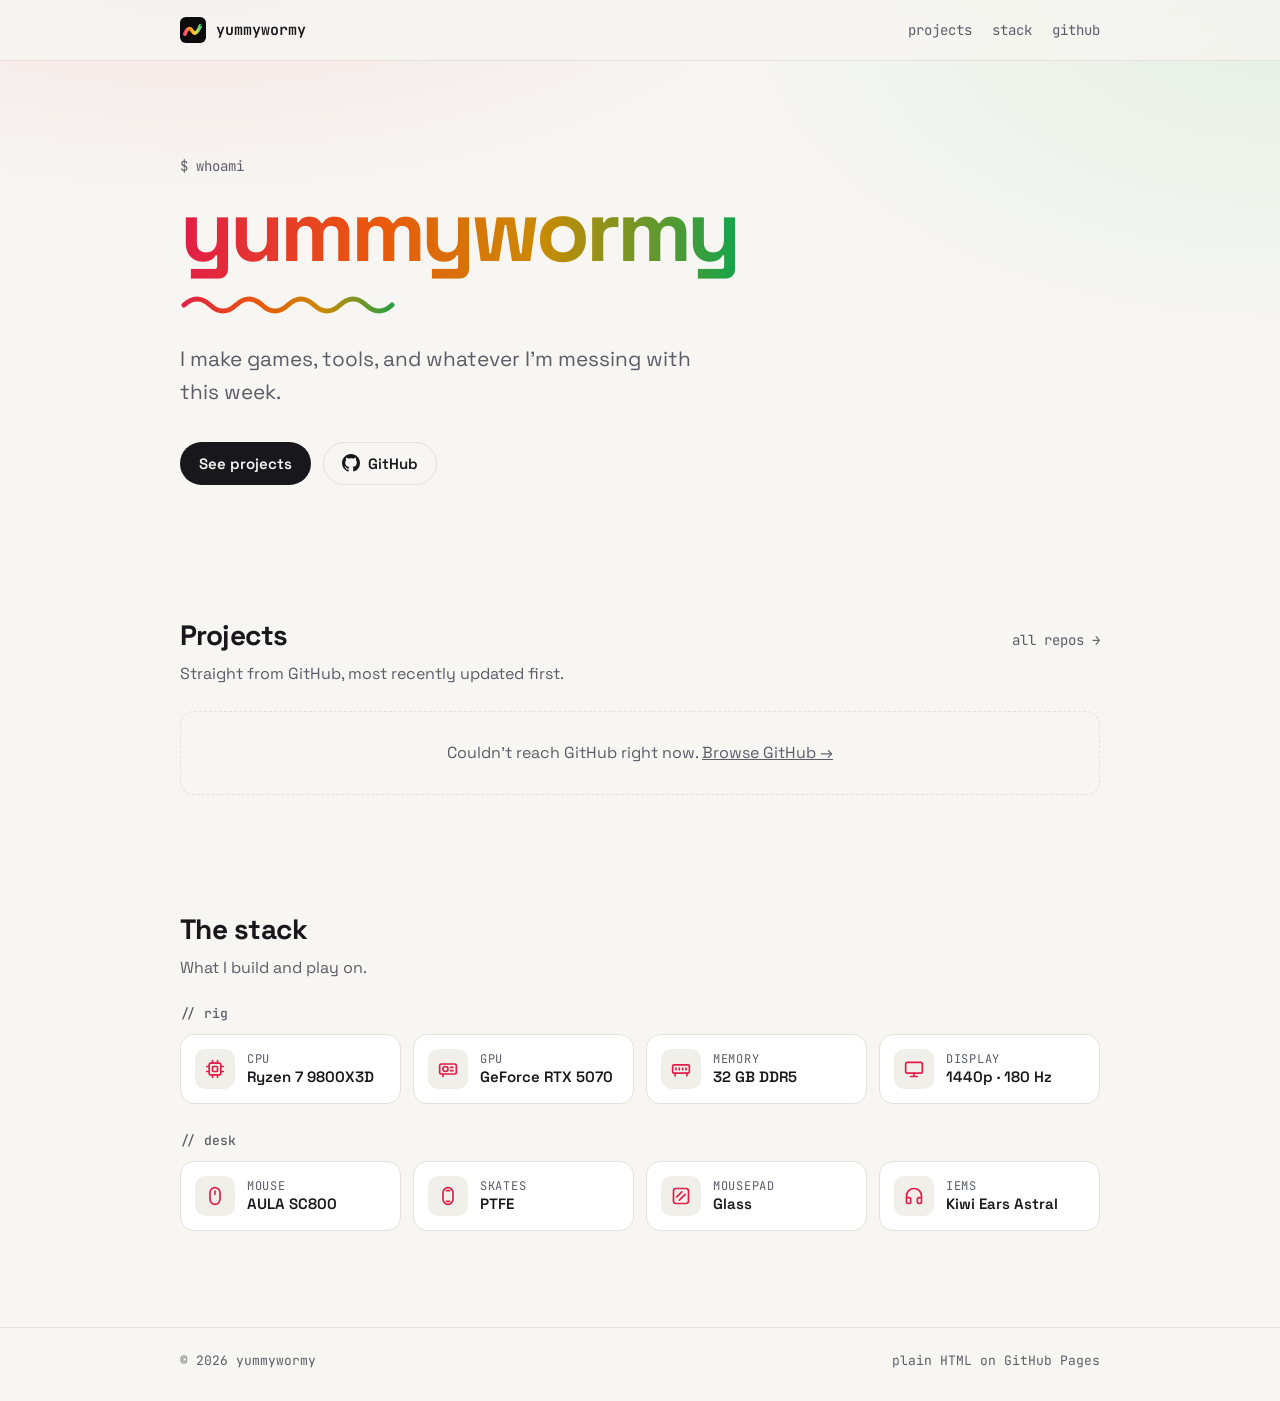
==== index.html @ ab32247b "Rebrand as yummywormy and build out the dev site The repo only had a one-line README and the site wa" ====
<!doctype html>
<html lang="en">
<head>
  <meta charset="utf-8">
  <meta name="viewport" content="width=device-width, initial-scale=1">
  <title>yummywormy</title>
  <meta name="description" content="Games, tools and experiments, plus the setup I build them on.">
  <meta name="theme-color" content="#0c0c0f" media="(prefers-color-scheme: dark)">
  <meta name="theme-color" content="#f7f6f2" media="(prefers-color-scheme: light)">

  <!-- Link previews (Discord, X, iMessage...). Update these URLs if the username changes. -->
  <meta property="og:type" content="website">
  <meta property="og:title" content="yummywormy">
  <meta property="og:description" content="Games, tools and experiments, plus the setup I build them on.">
  <meta property="og:url" content="https://yummywormy1-stack.github.io/">
  <meta property="og:image" content="https://yummywormy1-stack.github.io/assets/og.png">
  <meta name="twitter:card" content="summary_large_image">

  <link rel="icon" href="assets/favicon.svg" type="image/svg+xml">
  <link rel="preconnect" href="https://fonts.googleapis.com">
  <link rel="preconnect" href="https://fonts.gstatic.com" crossorigin>
  <link rel="stylesheet" href="https://fonts.googleapis.com/css2?family=JetBrains+Mono:wght@400;500;600&family=Space+Grotesk:wght@400;500;600;700&display=swap">
  <link rel="stylesheet" href="assets/style.css">
  <script src="assets/main.js" defer></script>
</head>
<body>
  <header class="site-header">
    <div class="wrap">
      <a class="brand" href="./"><img src="assets/favicon.svg" alt="">yummywormy</a>
      <nav class="nav" aria-label="Main">
        <a href="#projects">projects</a>
        <a href="#stack">stack</a>
        <a class="nav-gh" href="https://github.com/yummywormy1-stack" data-gh>github</a>
      </nav>
    </div>
  </header>

  <main>
    <section class="hero">
      <div class="wrap">
        <p class="eyebrow">$ whoami</p>
        <h1><span class="grad">yummywormy</span></h1>
        <svg class="squiggle" viewBox="0 0 220 24" aria-hidden="true">
          <defs>
            <linearGradient id="squiggle-grad" gradientUnits="userSpaceOnUse" x1="0" x2="220" y1="0" y2="0">
              <stop offset="0" style="stop-color: var(--g1)"/>
              <stop offset=".35" style="stop-color: var(--g2)"/>
              <stop offset=".65" style="stop-color: var(--g3)"/>
              <stop offset="1" style="stop-color: var(--g4)"/>
            </linearGradient>
          </defs>
          <path d="M4 12q13-12 26 0t26 0t26 0t26 0t26 0t26 0t26 0t26 0" fill="none" stroke="url(#squiggle-grad)" stroke-width="5" stroke-linecap="round"/>
        </svg>
        <p class="lede">I make games, tools, and whatever I'm messing with this week.</p>
        <div class="cta">
          <a class="btn" href="#projects">See projects</a>
          <a class="btn ghost" href="https://github.com/yummywormy1-stack" data-gh>
            <svg viewBox="0 0 16 16" aria-hidden="true"><path fill="currentColor" d="M8 0C3.58 0 0 3.58 0 8c0 3.54 2.29 6.53 5.47 7.59.4.07.55-.17.55-.38 0-.19-.01-.82-.01-1.49-2.01.37-2.53-.49-2.69-.94-.09-.23-.48-.94-.82-1.13-.28-.15-.68-.52-.01-.53.63-.01 1.08.58 1.23.82.72 1.21 1.87.87 2.33.66.07-.52.28-.87.51-1.07-1.78-.2-3.64-.89-3.64-3.95 0-.87.31-1.59.82-2.15-.08-.2-.36-1.02.08-2.12 0 0 .67-.21 2.2.82.64-.18 1.32-.27 2-.27.68 0 1.36.09 2 .27 1.53-1.04 2.2-.82 2.2-.82.44 1.1.16 1.92.08 2.12.51.56.82 1.27.82 2.15 0 3.07-1.87 3.75-3.65 3.95.29.25.54.73.54 1.48 0 1.07-.01 1.93-.01 2.2 0 .21.15.46.55.38A8.013 8.013 0 0 0 16 8c0-4.42-3.58-8-8-8z"/></svg>
            GitHub
          </a>
        </div>
      </div>
    </section>

    <section class="section" id="projects">
      <div class="wrap">
        <div class="section-head">
          <div>
            <h2>Projects</h2>
            <p>Straight from GitHub, most recently updated first.</p>
          </div>
          <a class="more" href="https://github.com/yummywormy1-stack?tab=repositories" data-gh-repos>all repos &rarr;</a>
        </div>
        <!-- Filled in by assets/main.js from the public GitHub API. -->
        <div class="grid" id="repo-grid" aria-live="polite">
          <div class="card skeleton" aria-hidden="true"><span></span><span></span><span></span></div>
          <div class="card skeleton" aria-hidden="true"><span></span><span></span><span></span></div>
          <div class="card skeleton" aria-hidden="true"><span></span><span></span><span></span></div>
        </div>
        <noscript><p class="status">Turn on JavaScript to see projects, or browse them <a href="https://github.com/yummywormy1-stack?tab=repositories">on GitHub</a>.</p></noscript>
      </div>
    </section>

    <section class="section" id="stack">
      <div class="wrap">
        <div class="section-head">
          <div>
            <h2>The stack</h2>
            <p>What I build and play on.</p>
          </div>
        </div>

        <div class="stack-group">
          <h3>// rig</h3>
          <ul class="stack">
            <li>
              <span class="icon"><svg viewBox="0 0 24 24" fill="none" stroke="currentColor" stroke-width="2" stroke-linecap="round" stroke-linejoin="round" aria-hidden="true"><rect x="5" y="5" width="14" height="14" rx="2"/><rect x="9" y="9" width="6" height="6" rx="1"/><path d="M9 2v3M15 2v3M9 19v3M15 19v3M2 9h3M2 15h3M19 9h3M19 15h3"/></svg></span>
              <span><span class="label">CPU</span><span class="value">Ryzen 7 9800X3D</span></span>
            </li>
            <li>
              <span class="icon"><svg viewBox="0 0 24 24" fill="none" stroke="currentColor" stroke-width="2" stroke-linecap="round" stroke-linejoin="round" aria-hidden="true"><rect x="2" y="6" width="20" height="12" rx="2"/><circle cx="9" cy="12" r="3"/><path d="M15 10h3M15 14h3M6 18v3"/></svg></span>
              <span><span class="label">GPU</span><span class="value">GeForce RTX 5070</span></span>
            </li>
            <li>
              <span class="icon"><svg viewBox="0 0 24 24" fill="none" stroke="currentColor" stroke-width="2" stroke-linecap="round" stroke-linejoin="round" aria-hidden="true"><rect x="2" y="7" width="20" height="10" rx="1.5"/><path d="M6 11v2M10 11v2M14 11v2M18 11v2M5 17v3M19 17v3"/></svg></span>
              <span><span class="label">Memory</span><span class="value">32 GB DDR5</span></span>
            </li>
            <li>
              <span class="icon"><svg viewBox="0 0 24 24" fill="none" stroke="currentColor" stroke-width="2" stroke-linecap="round" stroke-linejoin="round" aria-hidden="true"><rect x="2" y="4" width="20" height="13" rx="2"/><path d="M8 21h8M12 17v4"/></svg></span>
              <span><span class="label">Display</span><span class="value">1440p &middot; 180 Hz</span></span>
            </li>
          </ul>
        </div>

        <div class="stack-group">
          <h3>// desk</h3>
          <ul class="stack">
            <li>
              <span class="icon"><svg viewBox="0 0 24 24" fill="none" stroke="currentColor" stroke-width="2" stroke-linecap="round" stroke-linejoin="round" aria-hidden="true"><rect x="6" y="2" width="12" height="20" rx="6"/><path d="M12 6v4"/></svg></span>
              <span><span class="label">Mouse</span><span class="value">AULA SC800</span></span>
            </li>
            <li>
              <span class="icon"><svg viewBox="0 0 24 24" fill="none" stroke="currentColor" stroke-width="2" stroke-linecap="round" stroke-linejoin="round" aria-hidden="true"><rect x="6" y="2" width="12" height="20" rx="6"/><path d="M10 5.5h4M10 18.5h4"/></svg></span>
              <span><span class="label">Skates</span><span class="value">PTFE</span></span>
            </li>
            <li>
              <span class="icon"><svg viewBox="0 0 24 24" fill="none" stroke="currentColor" stroke-width="2" stroke-linecap="round" stroke-linejoin="round" aria-hidden="true"><rect x="3" y="3" width="18" height="18" rx="3"/><path d="M7 13l6-6M10 17l7-7"/></svg></span>
              <span><span class="label">Mousepad</span><span class="value">Glass</span></span>
            </li>
            <li>
              <span class="icon"><svg viewBox="0 0 24 24" fill="none" stroke="currentColor" stroke-width="2" stroke-linecap="round" stroke-linejoin="round" aria-hidden="true"><path d="M3 14h3a2 2 0 0 1 2 2v3a2 2 0 0 1-2 2H5a2 2 0 0 1-2-2v-7a9 9 0 0 1 18 0v7a2 2 0 0 1-2 2h-1a2 2 0 0 1-2-2v-3a2 2 0 0 1 2-2h3"/></svg></span>
              <span><span class="label">IEMs</span><span class="value">Kiwi Ears Astral</span></span>
            </li>
          </ul>
        </div>
      </div>
    </section>
  </main>

  <footer class="site-footer">
    <div class="wrap">
      <span>&copy; <span id="year">2026</span> yummywormy</span>
      <span>plain HTML on <a href="https://pages.github.com/">GitHub Pages</a></span>
    </div>
  </footer>
</body>
</html>
---- assets/style.css ----
/* ---------- Theme ---------- */
:root {
  --bg: #0c0c0f;
  --surface: #15151a;
  --surface-2: #1d1d24;
  --border: #27272f;
  --text: #ededf2;
  --muted: #9b9bab;
  --g1: #ff4d6d;
  --g2: #ff9f1c;
  --g3: #ffd23f;
  --g4: #4ade80;
  --accent: #ff7a8a;
  --gummy: linear-gradient(90deg, var(--g1), var(--g2) 35%, var(--g3) 65%, var(--g4));
  --radius: 14px;
  --sans: "Space Grotesk", system-ui, -apple-system, "Segoe UI", Roboto, sans-serif;
  --mono: "JetBrains Mono", ui-monospace, SFMono-Regular, Menlo, Consolas, monospace;
  color-scheme: dark;
}

@media (prefers-color-scheme: light) {
  :root {
    --bg: #f7f6f2;
    --surface: #ffffff;
    --surface-2: #f0efe9;
    --border: #e3e1d8;
    --text: #17171c;
    --muted: #5c5c69;
    --g1: #e11d48;
    --g2: #ea580c;
    --g3: #ca8a04;
    --g4: #16a34a;
    --accent: #e11d48;
    color-scheme: light;
  }
}

/* ---------- Base ---------- */
*,
*::before,
*::after {
  box-sizing: border-box;
}

html {
  scroll-behavior: smooth;
  scroll-padding-top: 80px;
}

body {
  margin: 0;
  min-height: 100vh;
  display: flex;
  flex-direction: column;
  background:
    radial-gradient(60rem 30rem at 15% -10%, color-mix(in srgb, var(--g1) 12%, transparent), transparent 70%),
    radial-gradient(50rem 30rem at 100% 0%, color-mix(in srgb, var(--g4) 8%, transparent), transparent 70%),
    var(--bg);
  background-repeat: no-repeat;
  color: var(--text);
  font: 16px/1.6 var(--sans);
  -webkit-font-smoothing: antialiased;
}

main {
  flex: 1;
}

a {
  color: inherit;
}

:focus-visible {
  outline: 2px solid var(--accent);
  outline-offset: 3px;
  border-radius: 6px;
}

.wrap {
  width: 100%;
  max-width: 960px;
  margin: 0 auto;
  padding: 0 20px;
}

.grad {
  background: var(--gummy);
  -webkit-background-clip: text;
  background-clip: text;
  color: transparent;
}

/* ---------- Header ---------- */
.site-header {
  position: sticky;
  top: 0;
  z-index: 10;
  background: color-mix(in srgb, var(--bg) 80%, transparent);
  backdrop-filter: blur(12px);
  -webkit-backdrop-filter: blur(12px);
  border-bottom: 1px solid var(--border);
}

.site-header .wrap {
  display: flex;
  align-items: center;
  justify-content: space-between;
  height: 60px;
}

.brand {
  display: inline-flex;
  align-items: center;
  gap: 10px;
  font: 600 15px var(--mono);
  text-decoration: none;
}

.brand img {
  width: 26px;
  height: 26px;
}

.nav {
  display: flex;
  gap: 20px;
  font: 14px var(--mono);
}

.nav a {
  color: var(--muted);
  text-decoration: none;
  transition: color 0.15s;
}

.nav a:hover {
  color: var(--text);
}

/* ---------- Hero ---------- */
.hero {
  padding: 96px 0 72px;
}

.eyebrow {
  margin: 0 0 12px;
  font: 14px var(--mono);
  color: var(--muted);
}

.hero h1 {
  margin: 0;
  font-size: clamp(2.75rem, 10vw, 5.5rem);
  line-height: 1;
  letter-spacing: -0.045em;
  font-weight: 700;
}

.squiggle {
  display: block;
  width: 220px;
  height: 24px;
  margin: 18px 0 26px;
}

.squiggle path {
  stroke-dasharray: 320;
  stroke-dashoffset: 320;
  animation: draw 1.2s 0.2s ease-out forwards;
}

@keyframes draw {
  to {
    stroke-dashoffset: 0;
  }
}

.lede {
  max-width: 34rem;
  margin: 0 0 32px;
  font-size: clamp(1.1rem, 2.6vw, 1.3rem);
  color: var(--muted);
}

.cta {
  display: flex;
  flex-wrap: wrap;
  gap: 12px;
}

.btn {
  display: inline-flex;
  align-items: center;
  gap: 8px;
  padding: 11px 18px;
  border-radius: 999px;
  border: 1px solid transparent;
  background: var(--text);
  color: var(--bg);
  font: 600 15px var(--sans);
  text-decoration: none;
  transition: transform 0.15s, background 0.15s, border-color 0.15s;
}

.btn:hover {
  transform: translateY(-1px);
}

.btn.ghost {
  background: transparent;
  color: var(--text);
  border-color: var(--border);
}

.btn.ghost:hover {
  border-color: var(--muted);
}

.btn svg {
  width: 18px;
  height: 18px;
}

/* ---------- Sections ---------- */
.section {
  padding: 56px 0;
}

.section-head {
  display: flex;
  align-items: baseline;
  justify-content: space-between;
  gap: 16px;
  flex-wrap: wrap;
  margin-bottom: 24px;
}

.section-head h2 {
  margin: 0;
  font-size: 1.75rem;
  letter-spacing: -0.02em;
}

.section-head p {
  margin: 4px 0 0;
  color: var(--muted);
}

.more {
  font: 14px var(--mono);
  color: var(--muted);
  text-decoration: none;
}

.more:hover {
  color: var(--text);
}

/* ---------- Project cards ---------- */
.grid {
  display: grid;
  grid-template-columns: repeat(auto-fill, minmax(260px, 1fr));
  gap: 14px;
}

.card {
  display: flex;
  flex-direction: column;
  gap: 10px;
  padding: 20px;
  background: var(--surface);
  border: 1px solid var(--border);
  border-radius: var(--radius);
  text-decoration: none;
  transition: border-color 0.15s, transform 0.15s;
}

a.card:hover {
  border-color: var(--muted);
  transform: translateY(-2px);
}

.repo-name {
  display: flex;
  align-items: center;
  gap: 8px;
  margin: 0;
  font: 600 15px var(--mono);
  overflow-wrap: anywhere;
}

.repo-name svg {
  flex: none;
  width: 16px;
  height: 16px;
  color: var(--muted);
}

.repo-desc {
  flex: 1;
  margin: 0;
  font-size: 14px;
  color: var(--muted);
}

.repo-meta {
  display: flex;
  flex-wrap: wrap;
  gap: 14px;
  font: 13px var(--mono);
  color: var(--muted);
}

.lang-dot {
  display: inline-block;
  width: 10px;
  height: 10px;
  margin-right: 6px;
  border-radius: 50%;
  box-shadow: 0 0 0 1px color-mix(in srgb, var(--text) 25%, transparent);
  vertical-align: -1px;
}

.status {
  grid-column: 1 / -1;
  margin: 0;
  padding: 28px 20px;
  text-align: center;
  color: var(--muted);
  border: 1px dashed var(--border);
  border-radius: var(--radius);
}

.skeleton {
  min-height: 132px;
}

.skeleton span {
  display: block;
  height: 12px;
  border-radius: 6px;
  background: linear-gradient(90deg, var(--surface-2), var(--border), var(--surface-2));
  background-size: 200% 100%;
  animation: shimmer 1.4s linear infinite;
}

.skeleton span:nth-child(1) {
  width: 45%;
  height: 14px;
}

.skeleton span:nth-child(2) {
  width: 90%;
}

.skeleton span:nth-child(3) {
  width: 30%;
  margin-top: auto;
}

@keyframes shimmer {
  to {
    background-position: -200% 0;
  }
}

/* ---------- Stack ---------- */
.stack-group + .stack-group {
  margin-top: 28px;
}

.stack-group h3 {
  margin: 0 0 12px;
  font: 500 13px var(--mono);
  color: var(--muted);
  text-transform: lowercase;
}

.stack {
  display: grid;
  grid-template-columns: repeat(auto-fill, minmax(210px, 1fr));
  gap: 12px;
  margin: 0;
  padding: 0;
  list-style: none;
}

.stack li {
  display: flex;
  align-items: center;
  gap: 12px;
  padding: 14px;
  background: var(--surface);
  border: 1px solid var(--border);
  border-radius: var(--radius);
}

.stack .icon {
  flex: none;
  display: grid;
  place-items: center;
  width: 40px;
  height: 40px;
  border-radius: 10px;
  background: var(--surface-2);
  color: var(--accent);
}

.stack .icon svg {
  width: 20px;
  height: 20px;
}

.stack .label {
  display: block;
  font: 12px var(--mono);
  color: var(--muted);
  text-transform: uppercase;
  letter-spacing: 0.06em;
}

.stack .value {
  display: block;
  font-size: 15px;
  font-weight: 600;
  line-height: 1.3;
}

/* ---------- Footer ---------- */
.site-footer {
  margin-top: 40px;
  border-top: 1px solid var(--border);
  font: 13px var(--mono);
  color: var(--muted);
}

.site-footer .wrap {
  display: flex;
  flex-wrap: wrap;
  justify-content: space-between;
  gap: 8px;
  padding-top: 24px;
  padding-bottom: 32px;
}

.site-footer a {
  text-decoration: none;
}

.site-footer a:hover {
  color: var(--text);
}

/* ---------- 404 ---------- */
.lost {
  display: grid;
  place-items: center;
  text-align: center;
  padding: 120px 0;
}

.lost h1 {
  margin: 0;
  font-size: clamp(5rem, 22vw, 9rem);
  line-height: 1;
  letter-spacing: -0.05em;
}

.lost p {
  margin: 12px 0 32px;
  color: var(--muted);
  font-size: 1.15rem;
}

/* ---------- Small screens / motion ---------- */
@media (max-width: 440px) {
  .nav .nav-gh {
    display: none;
  }

  .hero {
    padding: 64px 0 48px;
  }
}

@media (prefers-reduced-motion: reduce) {
  html {
    scroll-behavior: auto;
  }

  *,
  *::before,
  *::after {
    animation: none !important;
    transition: none !important;
  }

  .squiggle path {
    stroke-dashoffset: 0;
  }
}
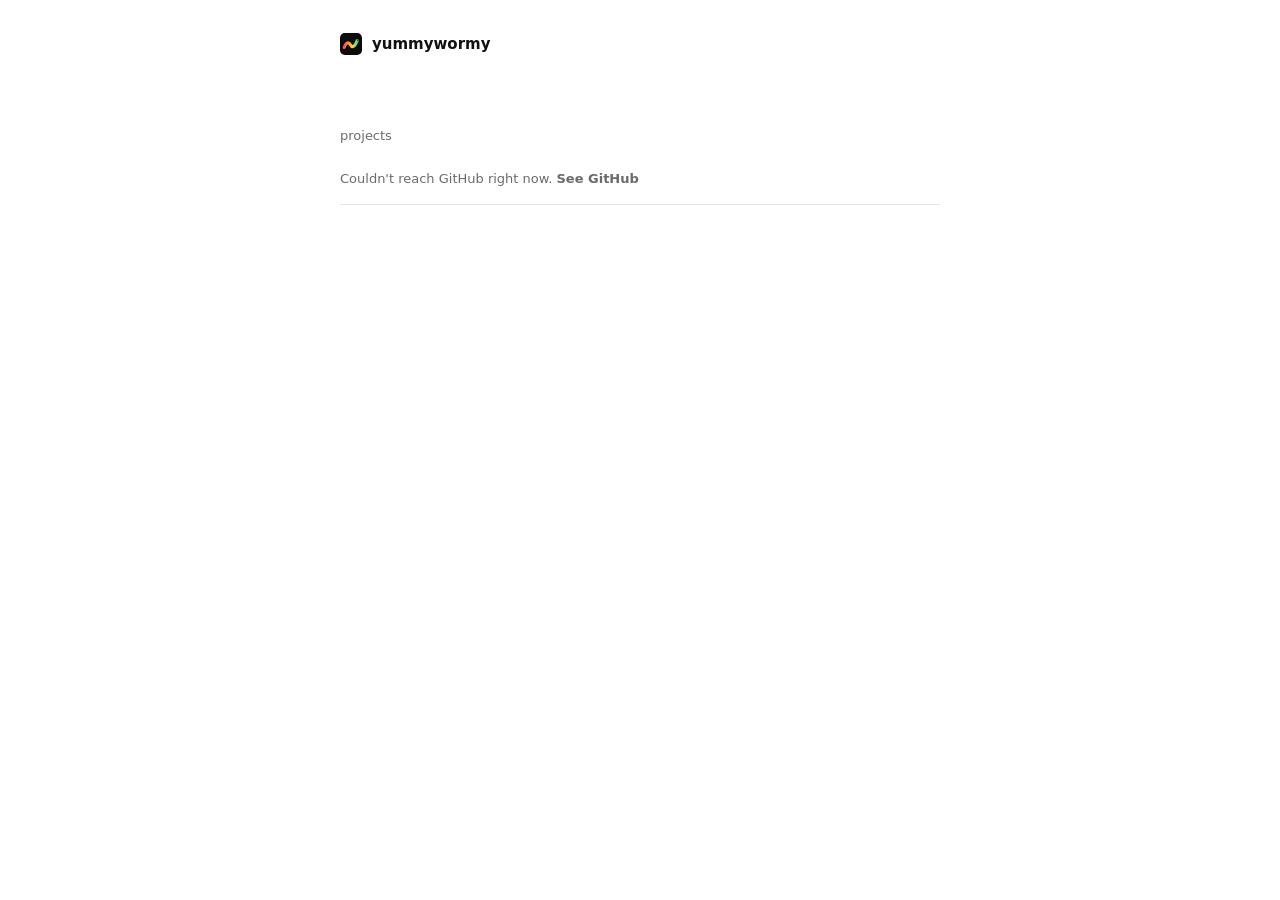
==== commit cda7807d: "Strip the site down to just the project list The first version had too much going on. Keep only the " ====
--- a/index.html
+++ b/index.html
@@ -4,144 +4,25 @@
   <meta charset="utf-8">
   <meta name="viewport" content="width=device-width, initial-scale=1">
   <title>yummywormy</title>
-  <meta name="description" content="Games, tools and experiments, plus the setup I build them on.">
-  <meta name="theme-color" content="#0c0c0f" media="(prefers-color-scheme: dark)">
-  <meta name="theme-color" content="#f7f6f2" media="(prefers-color-scheme: light)">
-
-  <!-- Link previews (Discord, X, iMessage...). Update these URLs if the username changes. -->
-  <meta property="og:type" content="website">
+  <meta name="description" content="Projects by yummywormy.">
+  <meta name="theme-color" content="#0e0e0e" media="(prefers-color-scheme: dark)">
+  <meta name="theme-color" content="#ffffff" media="(prefers-color-scheme: light)">
   <meta property="og:title" content="yummywormy">
-  <meta property="og:description" content="Games, tools and experiments, plus the setup I build them on.">
-  <meta property="og:url" content="https://yummywormy1-stack.github.io/">
-  <meta property="og:image" content="https://yummywormy1-stack.github.io/assets/og.png">
-  <meta name="twitter:card" content="summary_large_image">
-
+  <meta property="og:description" content="Projects by yummywormy.">
   <link rel="icon" href="assets/favicon.svg" type="image/svg+xml">
-  <link rel="preconnect" href="https://fonts.googleapis.com">
-  <link rel="preconnect" href="https://fonts.gstatic.com" crossorigin>
-  <link rel="stylesheet" href="https://fonts.googleapis.com/css2?family=JetBrains+Mono:wght@400;500;600&family=Space+Grotesk:wght@400;500;600;700&display=swap">
   <link rel="stylesheet" href="assets/style.css">
   <script src="assets/main.js" defer></script>
 </head>
 <body>
-  <header class="site-header">
-    <div class="wrap">
-      <a class="brand" href="./"><img src="assets/favicon.svg" alt="">yummywormy</a>
-      <nav class="nav" aria-label="Main">
-        <a href="#projects">projects</a>
-        <a href="#stack">stack</a>
-        <a class="nav-gh" href="https://github.com/yummywormy1-stack" data-gh>github</a>
-      </nav>
-    </div>
-  </header>
+  <div class="page">
+    <a class="brand" href="./"><img src="assets/favicon.svg" alt="">yummywormy</a>
 
-  <main>
-    <section class="hero">
-      <div class="wrap">
-        <p class="eyebrow">$ whoami</p>
-        <h1><span class="grad">yummywormy</span></h1>
-        <svg class="squiggle" viewBox="0 0 220 24" aria-hidden="true">
-          <defs>
-            <linearGradient id="squiggle-grad" gradientUnits="userSpaceOnUse" x1="0" x2="220" y1="0" y2="0">
-              <stop offset="0" style="stop-color: var(--g1)"/>
-              <stop offset=".35" style="stop-color: var(--g2)"/>
-              <stop offset=".65" style="stop-color: var(--g3)"/>
-              <stop offset="1" style="stop-color: var(--g4)"/>
-            </linearGradient>
-          </defs>
-          <path d="M4 12q13-12 26 0t26 0t26 0t26 0t26 0t26 0t26 0t26 0" fill="none" stroke="url(#squiggle-grad)" stroke-width="5" stroke-linecap="round"/>
-        </svg>
-        <p class="lede">I make games, tools, and whatever I'm messing with this week.</p>
-        <div class="cta">
-          <a class="btn" href="#projects">See projects</a>
-          <a class="btn ghost" href="https://github.com/yummywormy1-stack" data-gh>
-            <svg viewBox="0 0 16 16" aria-hidden="true"><path fill="currentColor" d="M8 0C3.58 0 0 3.58 0 8c0 3.54 2.29 6.53 5.47 7.59.4.07.55-.17.55-.38 0-.19-.01-.82-.01-1.49-2.01.37-2.53-.49-2.69-.94-.09-.23-.48-.94-.82-1.13-.28-.15-.68-.52-.01-.53.63-.01 1.08.58 1.23.82.72 1.21 1.87.87 2.33.66.07-.52.28-.87.51-1.07-1.78-.2-3.64-.89-3.64-3.95 0-.87.31-1.59.82-2.15-.08-.2-.36-1.02.08-2.12 0 0 .67-.21 2.2.82.64-.18 1.32-.27 2-.27.68 0 1.36.09 2 .27 1.53-1.04 2.2-.82 2.2-.82.44 1.1.16 1.92.08 2.12.51.56.82 1.27.82 2.15 0 3.07-1.87 3.75-3.65 3.95.29.25.54.73.54 1.48 0 1.07-.01 1.93-.01 2.2 0 .21.15.46.55.38A8.013 8.013 0 0 0 16 8c0-4.42-3.58-8-8-8z"/></svg>
-            GitHub
-          </a>
-        </div>
-      </div>
-    </section>
-
-    <section class="section" id="projects">
-      <div class="wrap">
-        <div class="section-head">
-          <div>
-            <h2>Projects</h2>
-            <p>Straight from GitHub, most recently updated first.</p>
-          </div>
-          <a class="more" href="https://github.com/yummywormy1-stack?tab=repositories" data-gh-repos>all repos &rarr;</a>
-        </div>
-        <!-- Filled in by assets/main.js from the public GitHub API. -->
-        <div class="grid" id="repo-grid" aria-live="polite">
-          <div class="card skeleton" aria-hidden="true"><span></span><span></span><span></span></div>
-          <div class="card skeleton" aria-hidden="true"><span></span><span></span><span></span></div>
-          <div class="card skeleton" aria-hidden="true"><span></span><span></span><span></span></div>
-        </div>
-        <noscript><p class="status">Turn on JavaScript to see projects, or browse them <a href="https://github.com/yummywormy1-stack?tab=repositories">on GitHub</a>.</p></noscript>
-      </div>
-    </section>
-
-    <section class="section" id="stack">
-      <div class="wrap">
-        <div class="section-head">
-          <div>
-            <h2>The stack</h2>
-            <p>What I build and play on.</p>
-          </div>
-        </div>
-
-        <div class="stack-group">
-          <h3>// rig</h3>
-          <ul class="stack">
-            <li>
-              <span class="icon"><svg viewBox="0 0 24 24" fill="none" stroke="currentColor" stroke-width="2" stroke-linecap="round" stroke-linejoin="round" aria-hidden="true"><rect x="5" y="5" width="14" height="14" rx="2"/><rect x="9" y="9" width="6" height="6" rx="1"/><path d="M9 2v3M15 2v3M9 19v3M15 19v3M2 9h3M2 15h3M19 9h3M19 15h3"/></svg></span>
-              <span><span class="label">CPU</span><span class="value">Ryzen 7 9800X3D</span></span>
-            </li>
-            <li>
-              <span class="icon"><svg viewBox="0 0 24 24" fill="none" stroke="currentColor" stroke-width="2" stroke-linecap="round" stroke-linejoin="round" aria-hidden="true"><rect x="2" y="6" width="20" height="12" rx="2"/><circle cx="9" cy="12" r="3"/><path d="M15 10h3M15 14h3M6 18v3"/></svg></span>
-              <span><span class="label">GPU</span><span class="value">GeForce RTX 5070</span></span>
-            </li>
-            <li>
-              <span class="icon"><svg viewBox="0 0 24 24" fill="none" stroke="currentColor" stroke-width="2" stroke-linecap="round" stroke-linejoin="round" aria-hidden="true"><rect x="2" y="7" width="20" height="10" rx="1.5"/><path d="M6 11v2M10 11v2M14 11v2M18 11v2M5 17v3M19 17v3"/></svg></span>
-              <span><span class="label">Memory</span><span class="value">32 GB DDR5</span></span>
-            </li>
-            <li>
-              <span class="icon"><svg viewBox="0 0 24 24" fill="none" stroke="currentColor" stroke-width="2" stroke-linecap="round" stroke-linejoin="round" aria-hidden="true"><rect x="2" y="4" width="20" height="13" rx="2"/><path d="M8 21h8M12 17v4"/></svg></span>
-              <span><span class="label">Display</span><span class="value">1440p &middot; 180 Hz</span></span>
-            </li>
-          </ul>
-        </div>
-
-        <div class="stack-group">
-          <h3>// desk</h3>
-          <ul class="stack">
-            <li>
-              <span class="icon"><svg viewBox="0 0 24 24" fill="none" stroke="currentColor" stroke-width="2" stroke-linecap="round" stroke-linejoin="round" aria-hidden="true"><rect x="6" y="2" width="12" height="20" rx="6"/><path d="M12 6v4"/></svg></span>
-              <span><span class="label">Mouse</span><span class="value">AULA SC800</span></span>
-            </li>
-            <li>
-              <span class="icon"><svg viewBox="0 0 24 24" fill="none" stroke="currentColor" stroke-width="2" stroke-linecap="round" stroke-linejoin="round" aria-hidden="true"><rect x="6" y="2" width="12" height="20" rx="6"/><path d="M10 5.5h4M10 18.5h4"/></svg></span>
-              <span><span class="label">Skates</span><span class="value">PTFE</span></span>
-            </li>
-            <li>
-              <span class="icon"><svg viewBox="0 0 24 24" fill="none" stroke="currentColor" stroke-width="2" stroke-linecap="round" stroke-linejoin="round" aria-hidden="true"><rect x="3" y="3" width="18" height="18" rx="3"/><path d="M7 13l6-6M10 17l7-7"/></svg></span>
-              <span><span class="label">Mousepad</span><span class="value">Glass</span></span>
-            </li>
-            <li>
-              <span class="icon"><svg viewBox="0 0 24 24" fill="none" stroke="currentColor" stroke-width="2" stroke-linecap="round" stroke-linejoin="round" aria-hidden="true"><path d="M3 14h3a2 2 0 0 1 2 2v3a2 2 0 0 1-2 2H5a2 2 0 0 1-2-2v-7a9 9 0 0 1 18 0v7a2 2 0 0 1-2 2h-1a2 2 0 0 1-2-2v-3a2 2 0 0 1 2-2h3"/></svg></span>
-              <span><span class="label">IEMs</span><span class="value">Kiwi Ears Astral</span></span>
-            </li>
-          </ul>
-        </div>
-      </div>
-    </section>
-  </main>
-
-  <footer class="site-footer">
-    <div class="wrap">
-      <span>&copy; <span id="year">2026</span> yummywormy</span>
-      <span>plain HTML on <a href="https://pages.github.com/">GitHub Pages</a></span>
-    </div>
-  </footer>
+    <h1>projects</h1>
+    <!-- Filled in by assets/main.js from the public GitHub API. -->
+    <ul class="repos" id="repos" aria-live="polite">
+      <li class="meta">loading...</li>
+    </ul>
+    <noscript><p class="meta">Turn on JavaScript to see projects, or browse them <a href="https://github.com/yummywormy1-stack?tab=repositories">on GitHub</a>.</p></noscript>
+  </div>
 </body>
 </html>
--- a/assets/style.css
+++ b/assets/style.css
@@ -1,69 +1,32 @@
-/* ---------- Theme ---------- */
 :root {
-  --bg: #0c0c0f;
-  --surface: #15151a;
-  --surface-2: #1d1d24;
-  --border: #27272f;
-  --text: #ededf2;
-  --muted: #9b9bab;
-  --g1: #ff4d6d;
-  --g2: #ff9f1c;
-  --g3: #ffd23f;
-  --g4: #4ade80;
-  --accent: #ff7a8a;
-  --gummy: linear-gradient(90deg, var(--g1), var(--g2) 35%, var(--g3) 65%, var(--g4));
-  --radius: 14px;
-  --sans: "Space Grotesk", system-ui, -apple-system, "Segoe UI", Roboto, sans-serif;
-  --mono: "JetBrains Mono", ui-monospace, SFMono-Regular, Menlo, Consolas, monospace;
+  --bg: #0e0e0e;
+  --text: #e6e6e6;
+  --muted: #8a8a8a;
+  --line: #262626;
   color-scheme: dark;
 }
 
 @media (prefers-color-scheme: light) {
   :root {
-    --bg: #f7f6f2;
-    --surface: #ffffff;
-    --surface-2: #f0efe9;
-    --border: #e3e1d8;
-    --text: #17171c;
-    --muted: #5c5c69;
-    --g1: #e11d48;
-    --g2: #ea580c;
-    --g3: #ca8a04;
-    --g4: #16a34a;
-    --accent: #e11d48;
+    --bg: #ffffff;
+    --text: #111111;
+    --muted: #6b6b6b;
+    --line: #e5e5e5;
     color-scheme: light;
   }
 }
 
-/* ---------- Base ---------- */
 *,
 *::before,
 *::after {
   box-sizing: border-box;
 }
 
-html {
-  scroll-behavior: smooth;
-  scroll-padding-top: 80px;
-}
-
 body {
   margin: 0;
-  min-height: 100vh;
-  display: flex;
-  flex-direction: column;
-  background:
-    radial-gradient(60rem 30rem at 15% -10%, color-mix(in srgb, var(--g1) 12%, transparent), transparent 70%),
-    radial-gradient(50rem 30rem at 100% 0%, color-mix(in srgb, var(--g4) 8%, transparent), transparent 70%),
-    var(--bg);
-  background-repeat: no-repeat;
+  background: var(--bg);
   color: var(--text);
-  font: 16px/1.6 var(--sans);
-  -webkit-font-smoothing: antialiased;
-}
-
-main {
-  flex: 1;
+  font: 15px/1.6 system-ui, -apple-system, "Segoe UI", Roboto, sans-serif;
 }
 
 a {
@@ -71,431 +34,63 @@
 }
 
 :focus-visible {
-  outline: 2px solid var(--accent);
-  outline-offset: 3px;
-  border-radius: 6px;
+  outline: 1px solid var(--text);
+  outline-offset: 2px;
 }
 
-.wrap {
-  width: 100%;
-  max-width: 960px;
+.page {
+  max-width: 640px;
   margin: 0 auto;
-  padding: 0 20px;
-}
-
-.grad {
-  background: var(--gummy);
-  -webkit-background-clip: text;
-  background-clip: text;
-  color: transparent;
-}
-
-/* ---------- Header ---------- */
-.site-header {
-  position: sticky;
-  top: 0;
-  z-index: 10;
-  background: color-mix(in srgb, var(--bg) 80%, transparent);
-  backdrop-filter: blur(12px);
-  -webkit-backdrop-filter: blur(12px);
-  border-bottom: 1px solid var(--border);
-}
-
-.site-header .wrap {
-  display: flex;
-  align-items: center;
-  justify-content: space-between;
-  height: 60px;
+  padding: 32px 20px 64px;
 }
 
 .brand {
   display: inline-flex;
   align-items: center;
   gap: 10px;
-  font: 600 15px var(--mono);
+  font-weight: 600;
   text-decoration: none;
 }
 
 .brand img {
-  width: 26px;
-  height: 26px;
+  width: 22px;
+  height: 22px;
 }
 
-.nav {
-  display: flex;
-  gap: 20px;
-  font: 14px var(--mono);
-}
-
-.nav a {
-  color: var(--muted);
-  text-decoration: none;
-  transition: color 0.15s;
-}
-
-.nav a:hover {
-  color: var(--text);
-}
-
-/* ---------- Hero ---------- */
-.hero {
-  padding: 96px 0 72px;
-}
-
-.eyebrow {
-  margin: 0 0 12px;
-  font: 14px var(--mono);
+h1 {
+  margin: 64px 0 8px;
+  font-size: 13px;
+  font-weight: 500;
   color: var(--muted);
 }
 
-.hero h1 {
+.meta {
   margin: 0;
-  font-size: clamp(2.75rem, 10vw, 5.5rem);
-  line-height: 1;
-  letter-spacing: -0.045em;
-  font-weight: 700;
-}
-
-.squiggle {
-  display: block;
-  width: 220px;
-  height: 24px;
-  margin: 18px 0 26px;
-}
-
-.squiggle path {
-  stroke-dasharray: 320;
-  stroke-dashoffset: 320;
-  animation: draw 1.2s 0.2s ease-out forwards;
-}
-
-@keyframes draw {
-  to {
-    stroke-dashoffset: 0;
-  }
-}
-
-.lede {
-  max-width: 34rem;
-  margin: 0 0 32px;
-  font-size: clamp(1.1rem, 2.6vw, 1.3rem);
+  font-size: 13px;
   color: var(--muted);
 }
 
-.cta {
-  display: flex;
-  flex-wrap: wrap;
-  gap: 12px;
-}
-
-.btn {
-  display: inline-flex;
-  align-items: center;
-  gap: 8px;
-  padding: 11px 18px;
-  border-radius: 999px;
-  border: 1px solid transparent;
-  background: var(--text);
-  color: var(--bg);
-  font: 600 15px var(--sans);
-  text-decoration: none;
-  transition: transform 0.15s, background 0.15s, border-color 0.15s;
-}
-
-.btn:hover {
-  transform: translateY(-1px);
-}
-
-.btn.ghost {
-  background: transparent;
-  color: var(--text);
-  border-color: var(--border);
-}
-
-.btn.ghost:hover {
-  border-color: var(--muted);
-}
-
-.btn svg {
-  width: 18px;
-  height: 18px;
-}
-
-/* ---------- Sections ---------- */
-.section {
-  padding: 56px 0;
-}
-
-.section-head {
-  display: flex;
-  align-items: baseline;
-  justify-content: space-between;
-  gap: 16px;
-  flex-wrap: wrap;
-  margin-bottom: 24px;
-}
-
-.section-head h2 {
-  margin: 0;
-  font-size: 1.75rem;
-  letter-spacing: -0.02em;
-}
-
-.section-head p {
-  margin: 4px 0 0;
-  color: var(--muted);
-}
-
-.more {
-  font: 14px var(--mono);
-  color: var(--muted);
-  text-decoration: none;
-}
-
-.more:hover {
-  color: var(--text);
-}
-
-/* ---------- Project cards ---------- */
-.grid {
-  display: grid;
-  grid-template-columns: repeat(auto-fill, minmax(260px, 1fr));
-  gap: 14px;
-}
-
-.card {
-  display: flex;
-  flex-direction: column;
-  gap: 10px;
-  padding: 20px;
-  background: var(--surface);
-  border: 1px solid var(--border);
-  border-radius: var(--radius);
-  text-decoration: none;
-  transition: border-color 0.15s, transform 0.15s;
-}
-
-a.card:hover {
-  border-color: var(--muted);
-  transform: translateY(-2px);
-}
-
-.repo-name {
-  display: flex;
-  align-items: center;
-  gap: 8px;
-  margin: 0;
-  font: 600 15px var(--mono);
-  overflow-wrap: anywhere;
-}
-
-.repo-name svg {
-  flex: none;
-  width: 16px;
-  height: 16px;
-  color: var(--muted);
-}
-
-.repo-desc {
-  flex: 1;
-  margin: 0;
-  font-size: 14px;
-  color: var(--muted);
-}
-
-.repo-meta {
-  display: flex;
-  flex-wrap: wrap;
-  gap: 14px;
-  font: 13px var(--mono);
-  color: var(--muted);
-}
-
-.lang-dot {
-  display: inline-block;
-  width: 10px;
-  height: 10px;
-  margin-right: 6px;
-  border-radius: 50%;
-  box-shadow: 0 0 0 1px color-mix(in srgb, var(--text) 25%, transparent);
-  vertical-align: -1px;
-}
-
-.status {
-  grid-column: 1 / -1;
-  margin: 0;
-  padding: 28px 20px;
-  text-align: center;
-  color: var(--muted);
-  border: 1px dashed var(--border);
-  border-radius: var(--radius);
-}
-
-.skeleton {
-  min-height: 132px;
-}
-
-.skeleton span {
-  display: block;
-  height: 12px;
-  border-radius: 6px;
-  background: linear-gradient(90deg, var(--surface-2), var(--border), var(--surface-2));
-  background-size: 200% 100%;
-  animation: shimmer 1.4s linear infinite;
-}
-
-.skeleton span:nth-child(1) {
-  width: 45%;
-  height: 14px;
-}
-
-.skeleton span:nth-child(2) {
-  width: 90%;
-}
-
-.skeleton span:nth-child(3) {
-  width: 30%;
-  margin-top: auto;
-}
-
-@keyframes shimmer {
-  to {
-    background-position: -200% 0;
-  }
-}
-
-/* ---------- Stack ---------- */
-.stack-group + .stack-group {
-  margin-top: 28px;
-}
-
-.stack-group h3 {
-  margin: 0 0 12px;
-  font: 500 13px var(--mono);
-  color: var(--muted);
-  text-transform: lowercase;
-}
-
-.stack {
-  display: grid;
-  grid-template-columns: repeat(auto-fill, minmax(210px, 1fr));
-  gap: 12px;
+.repos {
   margin: 0;
   padding: 0;
   list-style: none;
 }
 
-.stack li {
-  display: flex;
-  align-items: center;
-  gap: 12px;
-  padding: 14px;
-  background: var(--surface);
-  border: 1px solid var(--border);
-  border-radius: var(--radius);
+.repos li {
+  padding: 14px 0;
+  border-bottom: 1px solid var(--line);
 }
 
-.stack .icon {
-  flex: none;
-  display: grid;
-  place-items: center;
-  width: 40px;
-  height: 40px;
-  border-radius: 10px;
-  background: var(--surface-2);
-  color: var(--accent);
-}
-
-.stack .icon svg {
-  width: 20px;
-  height: 20px;
-}
-
-.stack .label {
-  display: block;
-  font: 12px var(--mono);
-  color: var(--muted);
-  text-transform: uppercase;
-  letter-spacing: 0.06em;
-}
-
-.stack .value {
-  display: block;
-  font-size: 15px;
+.repos li > a {
   font-weight: 600;
-  line-height: 1.3;
-}
-
-/* ---------- Footer ---------- */
-.site-footer {
-  margin-top: 40px;
-  border-top: 1px solid var(--border);
-  font: 13px var(--mono);
-  color: var(--muted);
-}
-
-.site-footer .wrap {
-  display: flex;
-  flex-wrap: wrap;
-  justify-content: space-between;
-  gap: 8px;
-  padding-top: 24px;
-  padding-bottom: 32px;
-}
-
-.site-footer a {
   text-decoration: none;
 }
 
-.site-footer a:hover {
-  color: var(--text);
+.repos li > a:hover {
+  text-decoration: underline;
 }
 
-/* ---------- 404 ---------- */
-.lost {
-  display: grid;
-  place-items: center;
-  text-align: center;
-  padding: 120px 0;
+.repos .desc {
+  margin: 2px 0;
+  color: var(--muted);
 }
-
-.lost h1 {
-  margin: 0;
-  font-size: clamp(5rem, 22vw, 9rem);
-  line-height: 1;
-  letter-spacing: -0.05em;
-}
-
-.lost p {
-  margin: 12px 0 32px;
-  color: var(--muted);
-  font-size: 1.15rem;
-}
-
-/* ---------- Small screens / motion ---------- */
-@media (max-width: 440px) {
-  .nav .nav-gh {
-    display: none;
-  }
-
-  .hero {
-    padding: 64px 0 48px;
-  }
-}
-
-@media (prefers-reduced-motion: reduce) {
-  html {
-    scroll-behavior: auto;
-  }
-
-  *,
-  *::before,
-  *::after {
-    animation: none !important;
-    transition: none !important;
-  }
-
-  .squiggle path {
-    stroke-dashoffset: 0;
-  }
-}
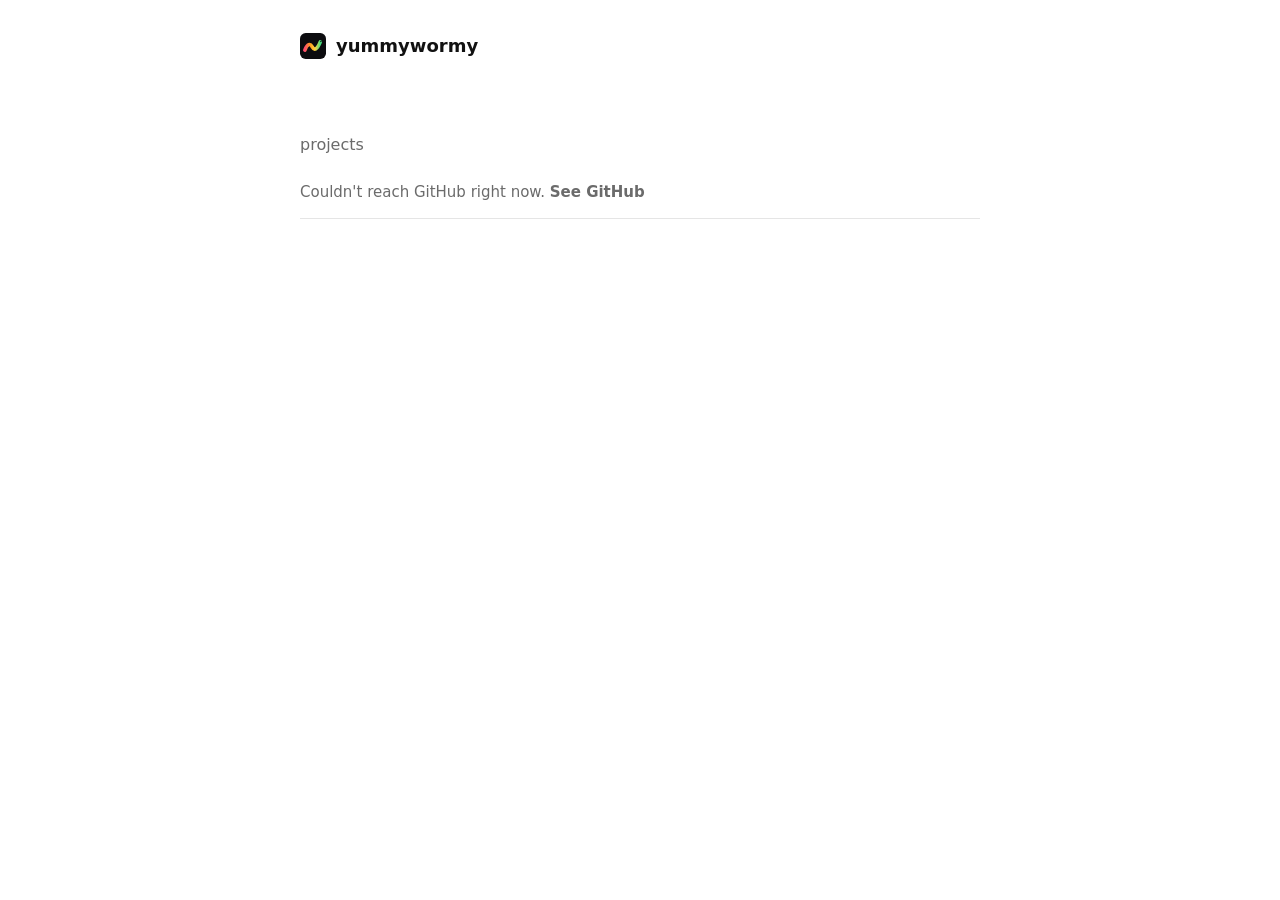
==== commit 749c87dd: "Update index.html" ====
--- a/index.html
+++ b/index.html
@@ -18,7 +18,7 @@
     <a class="brand" href="./"><img src="assets/favicon.svg" alt="">yummywormy</a>
 
     <h1>projects</h1>
-    <!-- Filled in by assets/main.js from the public GitHub API. -->
+
     <ul class="repos" id="repos" aria-live="polite">
       <li class="meta">loading...</li>
     </ul>
--- a/assets/style.css
+++ b/assets/style.css
@@ -26,7 +26,7 @@
   margin: 0;
   background: var(--bg);
   color: var(--text);
-  font: 15px/1.6 system-ui, -apple-system, "Segoe UI", Roboto, sans-serif;
+  font: 18px/1.6 system-ui, -apple-system, "Segoe UI", Roboto, sans-serif;
 }
 
 a {
@@ -39,7 +39,7 @@
 }
 
 .page {
-  max-width: 640px;
+  max-width: 720px;
   margin: 0 auto;
   padding: 32px 20px 64px;
 }
@@ -53,20 +53,20 @@
 }
 
 .brand img {
-  width: 22px;
-  height: 22px;
+  width: 26px;
+  height: 26px;
 }
 
 h1 {
   margin: 64px 0 8px;
-  font-size: 13px;
+  font-size: 16px;
   font-weight: 500;
   color: var(--muted);
 }
 
 .meta {
   margin: 0;
-  font-size: 13px;
+  font-size: 15px;
   color: var(--muted);
 }
 
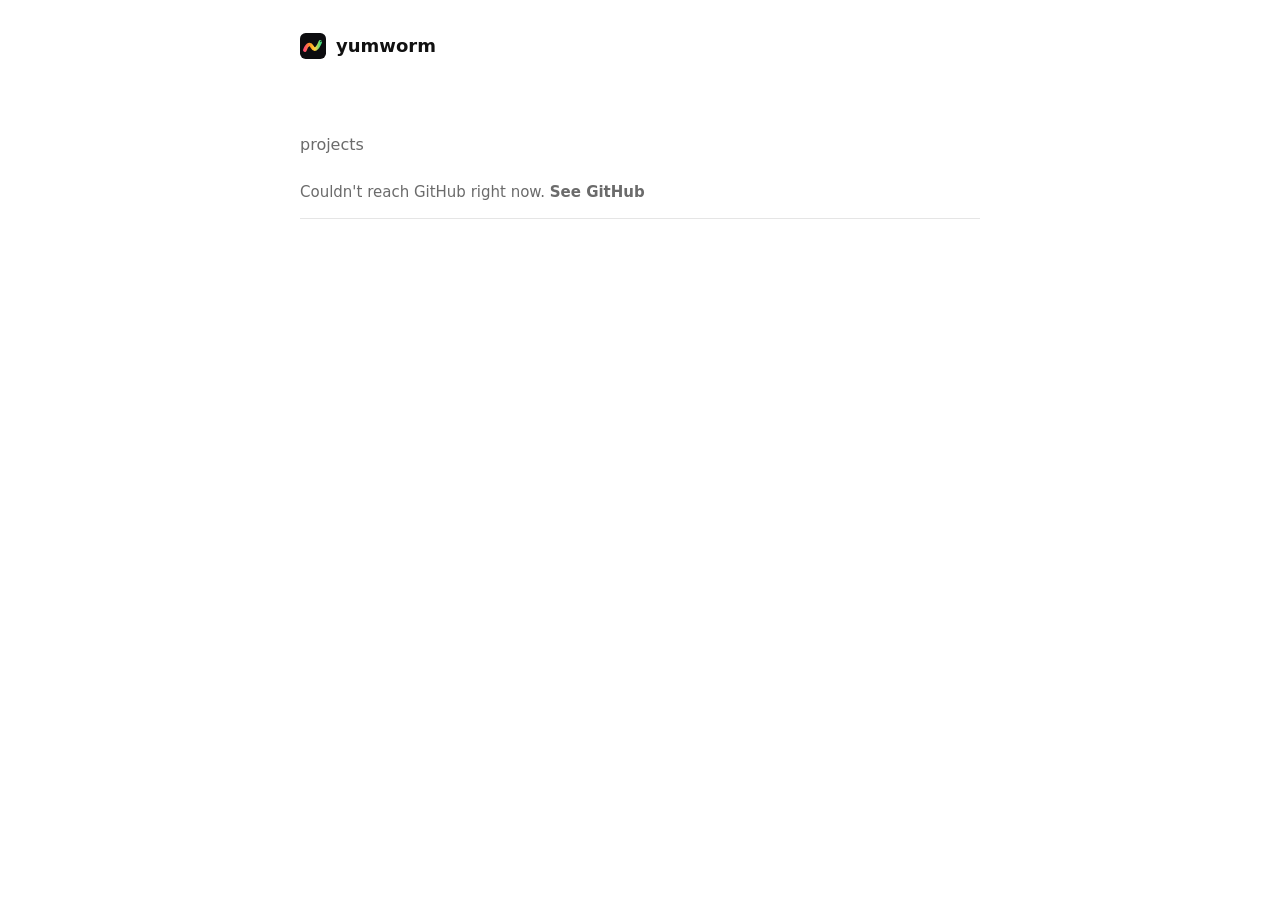
==== commit 0a660a1d: "Rename the site header and page titles to yumworm Claude-Session: https://claude.ai/code/session_01K" ====
--- a/index.html
+++ b/index.html
@@ -3,22 +3,22 @@
 <head>
   <meta charset="utf-8">
   <meta name="viewport" content="width=device-width, initial-scale=1">
-  <title>yummywormy</title>
-  <meta name="description" content="Projects by yummywormy.">
+  <title>yumworm</title>
+  <meta name="description" content="Projects by yumworm.">
   <meta name="theme-color" content="#0e0e0e" media="(prefers-color-scheme: dark)">
   <meta name="theme-color" content="#ffffff" media="(prefers-color-scheme: light)">
-  <meta property="og:title" content="yummywormy">
-  <meta property="og:description" content="Projects by yummywormy.">
+  <meta property="og:title" content="yumworm">
+  <meta property="og:description" content="Projects by yumworm.">
   <link rel="icon" href="assets/favicon.svg" type="image/svg+xml">
   <link rel="stylesheet" href="assets/style.css">
   <script src="assets/main.js" defer></script>
 </head>
 <body>
   <div class="page">
-    <a class="brand" href="./"><img src="assets/favicon.svg" alt="">yummywormy</a>
+    <a class="brand" href="./"><img src="assets/favicon.svg" alt="">yumworm</a>
 
     <h1>projects</h1>
-
+    <!-- Filled in by assets/main.js from the public GitHub API. -->
     <ul class="repos" id="repos" aria-live="polite">
       <li class="meta">loading...</li>
     </ul>
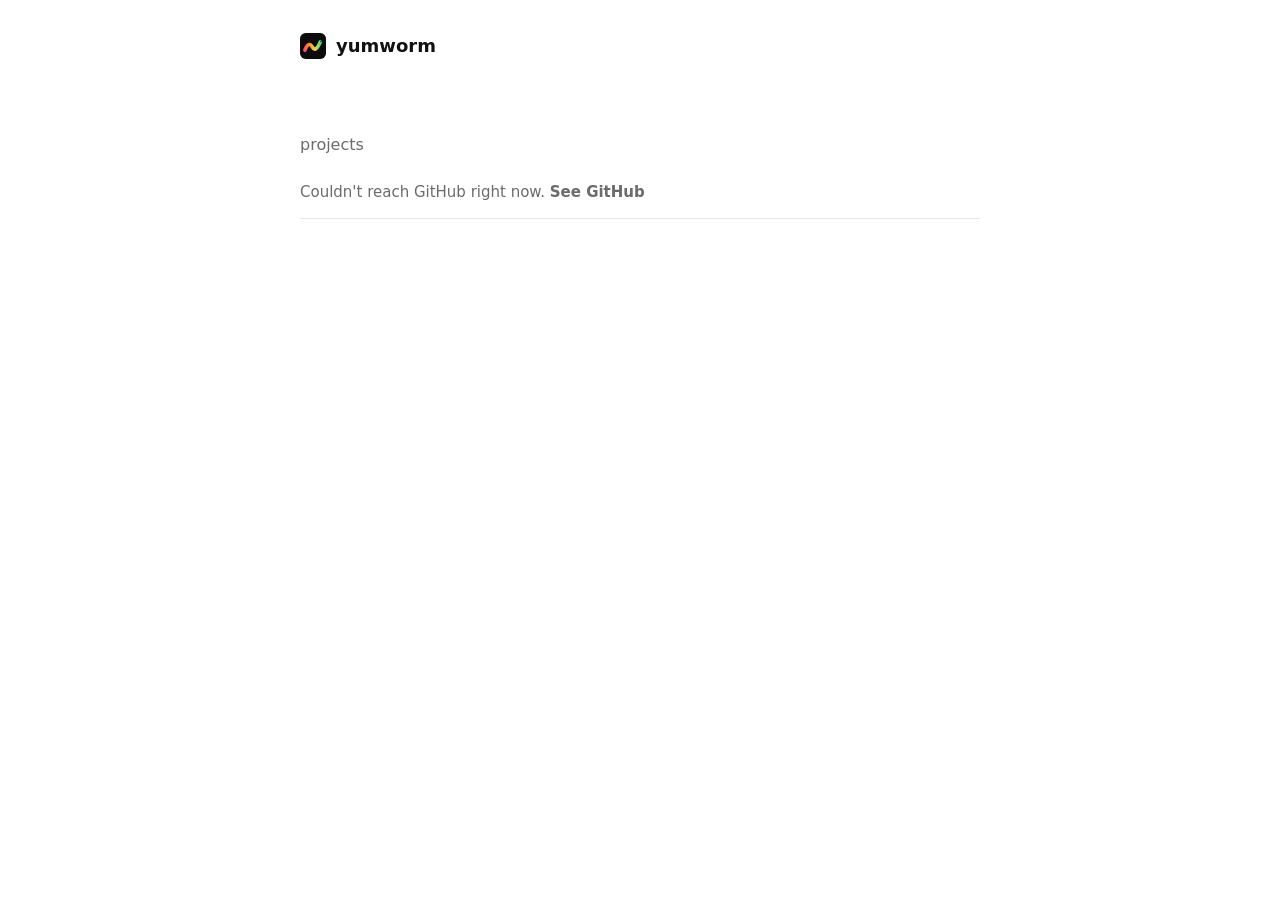
==== commit 94454da8: "Merge 0a660a1db345dba5ebc4e6abba27ff9692100ec1 into a8284c66403ef2f75c4d6827a26ac25569ee3cab" ====
--- a/index.html
+++ b/index.html
@@ -18,7 +18,7 @@
     <a class="brand" href="./"><img src="assets/favicon.svg" alt="">yumworm</a>
 
     <h1>projects</h1>
-    <!-- Filled in by assets/main.js from the public GitHub API. -->
+
     <ul class="repos" id="repos" aria-live="polite">
       <li class="meta">loading...</li>
     </ul>
